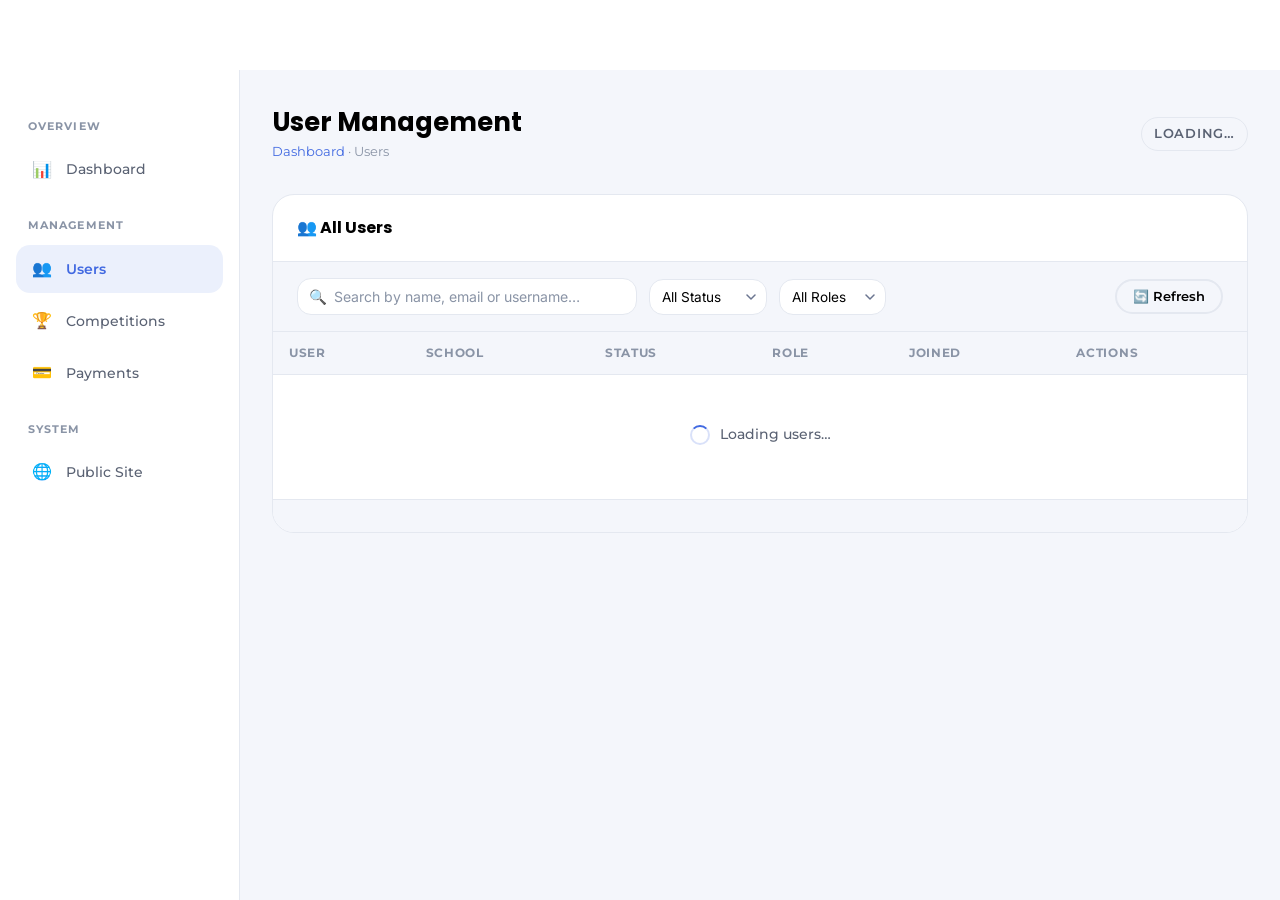
==== pages/admin/users.html @ 7f3d9334 "feat: Created the Public and Admin web pages Created the fromtend pages for the public and admin int" ====
<!DOCTYPE html>
<html lang="en">
<head>
  <meta charset="UTF-8" />
  <meta name="viewport" content="width=device-width, initial-scale=1.0" />
  <title>User Management — ETI Admin</title>
  <link rel="stylesheet" href="../../css/global.css" />
  <link rel="stylesheet" href="../../css/admin/admin.global.css" />
</head>
<body>
  <div id="navbar-mount"></div>

  <div class="page-wrapper">
    <div class="admin-page">

      <aside class="admin-sidebar">
        <div class="sidebar-section-label">Overview</div>
        <a href="./dashboard.html" class="sidebar-link"><span class="sl-icon">📊</span> Dashboard</a>
        <div class="sidebar-section-label">Management</div>
        <a href="./users.html" class="sidebar-link active"><span class="sl-icon">👥</span> Users</a>
        <a href="./competitions.html" class="sidebar-link"><span class="sl-icon">🏆</span> Competitions</a>
        <a href="./payments.html" class="sidebar-link"><span class="sl-icon">💳</span> Payments</a>
        <div class="sidebar-section-label">System</div>
        <a href="/pages/index.html" class="sidebar-link"><span class="sl-icon">🌐</span> Public Site</a>
      </aside>

      <main class="admin-main">
        <div class="admin-page-header">
          <div>
            <h1>User Management</h1>
            <div class="admin-breadcrumb"><a href="./dashboard.html">Dashboard</a> · Users</div>
          </div>
          <div class="flex gap-3">
            <span id="user-count" class="badge badge-gray" style="font-size:.8rem;padding:6px 12px;">Loading…</span>
          </div>
        </div>

        <!-- USERS TABLE -->
        <div class="admin-card">
          <div class="admin-card-header">
            <div class="admin-card-title">👥 All Users</div>
          </div>

          <!-- TOOLBAR -->
          <div class="table-toolbar">
            <div class="search-box">
              <span class="search-icon">🔍</span>
              <input type="text" id="user-search" placeholder="Search by name, email or username…" />
            </div>
            <select class="filter-select" id="filter-status">
              <option value="all">All Status</option>
              <option value="active">✅ Active</option>
              <option value="inactive">⏳ Inactive</option>
            </select>
            <select class="filter-select" id="filter-role">
              <option value="all">All Roles</option>
              <option value="admin">🔑 Admin</option>
              <option value="user">👤 User</option>
            </select>
            <button class="btn btn-ghost btn-sm" id="refresh-users-btn" style="margin-left:auto;">🔄 Refresh</button>
          </div>

          <!-- TABLE -->
          <div class="data-table-wrap" id="users-table-wrap">
            <table class="data-table" id="users-table">
              <thead>
                <tr>
                  <th>User</th>
                  <th>School</th>
                  <th>Status</th>
                  <th>Role</th>
                  <th>Joined</th>
                  <th>Actions</th>
                </tr>
              </thead>
              <tbody id="users-tbody">
                <tr class="table-loading-row">
                  <td colspan="6">
                    <div class="table-spinner">
                      <span class="spinner spinner-dark"></span> Loading users…
                    </div>
                  </td>
                </tr>
              </tbody>
            </table>
          </div>

          <div class="pagination-wrap" id="users-pagination"></div>
        </div>
      </main>
    </div>
  </div>

  <!-- EDIT USER MODAL -->
  <div class="modal-overlay" id="edit-modal">
    <div class="modal">
      <div class="modal-header">
        <h3 class="modal-title">✏️ Edit User</h3>
        <button class="modal-close" id="edit-modal-close">✕</button>
      </div>
      <form id="edit-user-form" novalidate>
        <input type="hidden" id="edit-user-id" />
        <div class="form-group modal-form-group">
          <label class="form-label">Username</label>
          <div class="input-wrapper"><span class="input-icon">👤</span>
            <input type="text" id="edit-username" class="form-input" />
          </div>
        </div>
        <div class="form-group modal-form-group">
          <label class="form-label">Email</label>
          <div class="input-wrapper"><span class="input-icon">✉️</span>
            <input type="email" id="edit-email" class="form-input" />
          </div>
          <span class="form-error" id="edit-email-err"></span>
        </div>
        <div class="form-group modal-form-group">
          <label class="form-label">Full Name</label>
          <div class="input-wrapper"><span class="input-icon">🪪</span>
            <input type="text" id="edit-fullname" class="form-input" />
          </div>
        </div>
        <div class="form-group modal-form-group">
          <label class="form-label">School / Institution</label>
          <div class="input-wrapper"><span class="input-icon">🏫</span>
            <input type="text" id="edit-school" class="form-input" />
          </div>
        </div>
        <div class="form-group modal-form-group">
          <label class="form-label">Phone</label>
          <div class="input-wrapper"><span class="input-icon">📱</span>
            <input type="tel" id="edit-phone" class="form-input" />
          </div>
        </div>
        <div class="divider"></div>
        <div class="flex gap-3">
          <button type="submit" class="btn btn-primary flex-1" id="edit-save-btn">💾 Save Changes</button>
          <button type="button" class="btn btn-ghost flex-1" id="edit-cancel-btn">Cancel</button>
        </div>
      </form>
    </div>
  </div>

  <!-- USER DETAIL MODAL -->
  <div class="modal-overlay" id="detail-modal">
    <div class="modal" style="max-width:520px;">
      <div class="modal-header">
        <h3 class="modal-title" id="detail-modal-title">User Details</h3>
        <button class="modal-close" id="detail-modal-close">✕</button>
      </div>
      <div id="detail-modal-body"></div>
    </div>
  </div>

  <div id="footer-mount"></div>
  <div id="toast-container" class="toast-container"></div>

  <script src="../../js/api.js"></script>
  <script src="../../js/components.js"></script>
  <script src="../../js/admin.api.js"></script>
  <script>
    if (!requireAdmin()) throw new Error('Admin access required');
    mountAdminLayout('users');

    let allUsers = [];
    let filteredUsers = [];
    let currentPage = 1;
    const PER_PAGE = 15;
    const currentAdminUser = AuthService.getUser();

    // ---- LOAD USERS ----
    async function loadUsers() {
      const tbody = document.getElementById('users-tbody');
      tbody.innerHTML = `<tr class="table-loading-row"><td colspan="6"><div class="table-spinner"><span class="spinner spinner-dark"></span> Loading users…</div></td></tr>`;

      try {
        const data = await AdminUserService.getAll();
        allUsers = data.users || [];
        document.getElementById('user-count').textContent = `${allUsers.length} total`;
        applyFilters();
      } catch (err) {
        tbody.innerHTML = `<tr class="table-empty-row"><td colspan="6">😕 Failed to load users. <button class="btn btn-outline btn-sm mt-2" onclick="loadUsers()">Retry</button></td></tr>`;
        Toast.error('Error', err.message || 'Could not load users.');
      }
    }

    // ---- FILTER & SEARCH ----
    function applyFilters() {
      const search = document.getElementById('user-search').value.toLowerCase().trim();
      const status = document.getElementById('filter-status').value;
      const role = document.getElementById('filter-role').value;

      filteredUsers = allUsers.filter(u => {
        const matchSearch = !search ||
          u.username?.toLowerCase().includes(search) ||
          u.email?.toLowerCase().includes(search) ||
          u.full_name?.toLowerCase().includes(search);
        const matchStatus = status === 'all' || (status === 'active' ? u.is_active : !u.is_active);
        const matchRole = role === 'all' || (role === 'admin' ? u.is_admin : !u.is_admin);
        return matchSearch && matchStatus && matchRole;
      });

      currentPage = 1;
      renderTable();
    }

    // ---- RENDER TABLE ----
    function renderTable() {
      const tbody = document.getElementById('users-tbody');
      const paginationEl = document.getElementById('users-pagination');

      if (!filteredUsers.length) {
        tbody.innerHTML = `<tr class="table-empty-row"><td colspan="6">😕 No users found matching your filters.</td></tr>`;
        paginationEl.innerHTML = '';
        return;
      }

      const { items, ...pagInfo } = paginate(filteredUsers, currentPage, PER_PAGE);

      tbody.innerHTML = items.map(u => `
        <tr data-id="${u.id}">
          <td>
            <div class="user-cell">
              <div class="user-avatar-sm">${(u.username || 'U').charAt(0).toUpperCase()}</div>
              <div>
                <div class="td-primary">${u.username}</div>
                <div class="td-sub">${u.email}</div>
              </div>
            </div>
          </td>
          <td class="td-sub">${u.school_name || <span style="color:var(--text-light)">—</span>}</td>
          <td>
            <span class="badge ${u.is_active ? 'badge-success' : 'badge-warning'}">
              ${u.is_active ? '✅ Active' : '⏳ Inactive'}
            </span>
          </td>
          <td>
            ${u.is_admin
              ? `<span class="badge badge-primary">🔑 Admin</span>`
              : `<span class="badge badge-gray">👤 User</span>`}
          </td>
          <td class="text-xs text-muted">${new Date(u.created_at).toLocaleDateString('en-NG', { day:'numeric', month:'short', year:'numeric' })}</td>
          <td>
            <div class="table-actions">
              <button class="action-btn" title="View details" data-action="view" data-id="${u.id}">👁</button>
              <button class="action-btn" title="Edit user" data-action="edit" data-id="${u.id}">✏️</button>
              ${u.is_active
                ? `<button class="action-btn" title="Deactivate" data-action="deactivate" data-id="${u.id}">🔒</button>`
                : `<button class="action-btn success" title="Activate" data-action="activate" data-id="${u.id}">🔓</button>`}
              ${u.is_admin
                ? `<button class="action-btn" title="Remove admin" data-action="remove-admin" data-id="${u.id}" ${u.id === currentAdminUser?.id ? 'disabled title="Cannot remove yourself"' : ''}>👤</button>`
                : `<button class="action-btn" title="Make admin" data-action="make-admin" data-id="${u.id}">🔑</button>`}
              <button class="action-btn danger" title="Delete user" data-action="delete" data-id="${u.id}">🗑</button>
            </div>
          </td>
        </tr>
      `).join('');

      renderPagination(paginationEl, pagInfo, (p) => { currentPage = p; renderTable(); });

      // Bind row actions
      tbody.querySelectorAll('[data-action]').forEach(btn => {
        btn.addEventListener('click', handleAction);
      });
    }

    // ---- ACTION HANDLER ----
    async function handleAction(e) {
      const btn = e.currentTarget;
      const action = btn.dataset.action;
      const id = btn.dataset.id;
      const user = allUsers.find(u => u.id === id);
      if (!user) return;

      switch (action) {
        case 'view': openDetailModal(user); break;
        case 'edit': openEditModal(user); break;
        case 'activate': await doPermission(id, 'activate', user.username); break;
        case 'deactivate': await doPermission(id, 'deactivate', user.username); break;
        case 'make-admin': await doPermission(id, 'make-admin', user.username); break;
        case 'remove-admin': await doPermission(id, 'remove-admin', user.username); break;
        case 'delete': await doDelete(id, user.username); break;
      }
    }

    // ---- PERMISSIONS ----
    async function doPermission(id, type, username) {
      const labels = {
        activate: { title: `Activate ${username}?`, msg: `This will activate ${username}'s account, giving them full access.`, confirm: '✅ Activate' },
        deactivate: { title: `Deactivate ${username}?`, msg: `This will deactivate ${username}'s account.`, confirm: '🔒 Deactivate', danger: true },
        'make-admin': { title: `Promote ${username} to Admin?`, msg: `${username} will get full admin access. This is a significant action.`, confirm: '🔑 Make Admin' },
        'remove-admin': { title: `Remove admin from ${username}?`, msg: `${username} will lose admin privileges.`, confirm: '👤 Remove Admin', danger: true },
      };
      const lbl = labels[type];
      const confirmed = await confirmAction({ title: lbl.title, message: lbl.msg, confirmText: lbl.confirm, danger: !!lbl.danger });
      if (!confirmed) return;

      try {
        const fnMap = { activate: AdminPermissionService.activate, deactivate: AdminPermissionService.deactivate, 'make-admin': AdminPermissionService.makeAdmin, 'remove-admin': AdminPermissionService.removeAdmin };
        const res = await fnMap[type](id);
        // Update local state
        const idx = allUsers.findIndex(u => u.id === id);
        if (idx >= 0 && res.user) allUsers[idx] = { ...allUsers[idx], ...res.user };
        Toast.success('Done', res.message || 'Action completed.');
        applyFilters();
      } catch (err) {
        Toast.error('Action failed', err.message || 'Could not complete this action.');
      }
    }

    // ---- DELETE ----
    async function doDelete(id, username) {
      const confirmed = await confirmAction({
        title: `Delete ${username}?`,
        message: `This will permanently delete the account for <strong>${username}</strong>. This cannot be undone.`,
        confirmText: '🗑 Delete Permanently',
        danger: true
      });
      if (!confirmed) return;

      try {
        await AdminUserService.delete(id);
        allUsers = allUsers.filter(u => u.id !== id);
        Toast.success('Deleted', `${username} has been removed.`);
        applyFilters();
      } catch (err) {
        Toast.error('Delete failed', err.message || 'Could not delete user.');
      }
    }

    // ---- VIEW DETAIL MODAL ----
    function openDetailModal(user) {
      document.getElementById('detail-modal-title').textContent = `👤 ${user.username}`;
      document.getElementById('detail-modal-body').innerHTML = `
        <div class="flex items-center gap-4 mb-6">
          <div class="user-avatar-sm" style="width:52px;height:52px;font-size:1.3rem;border-radius:12px;">${(user.username || 'U').charAt(0).toUpperCase()}</div>
          <div>
            <div style="font-family:'Poppins',sans-serif;font-weight:700;font-size:1.1rem;">${user.full_name || user.username}</div>
            <div style="color:var(--text-muted);font-size:.85rem;">@${user.username}</div>
            <div class="flex gap-2 mt-2">
              <span class="badge ${user.is_active ? 'badge-success' : 'badge-warning'}">${user.is_active ? 'Active' : 'Inactive'}</span>
              ${user.is_admin ? '<span class="badge badge-primary">Admin</span>' : ''}
            </div>
          </div>
        </div>
        <div style="display:flex;flex-direction:column;gap:0;">
          ${[
            ['Email', user.email],
            ['Phone', user.phone || '—'],
            ['School', user.school_name || '—'],
            ['Joined', new Date(user.created_at).toLocaleDateString('en-NG', { weekday:'short', year:'numeric', month:'long', day:'numeric' })],
          ].map(([k, v]) => `
            <div style="display:flex;justify-content:space-between;align-items:center;padding:12px 0;border-bottom:1px solid var(--border);font-size:.88rem;">
              <span style="font-family:'Montserrat',sans-serif;font-weight:600;font-size:.78rem;text-transform:uppercase;letter-spacing:.04em;color:var(--text-light);">${k}</span>
              <span style="color:var(--text);">${v}</span>
            </div>`).join('')}
        </div>
        <div class="flex gap-3 mt-6">
          <button class="btn btn-outline flex-1" onclick="openEditModal(allUsers.find(u=>u.id==='${user.id}'));closeModal('detail-modal')">✏️ Edit</button>
          <button class="btn btn-ghost flex-1" onclick="closeModal('detail-modal')">Close</button>
        </div>
      `;
      document.getElementById('detail-modal').classList.add('open');
    }

    // ---- EDIT MODAL ----
    function openEditModal(user) {
      document.getElementById('edit-user-id').value = user.id;
      document.getElementById('edit-username').value = user.username || '';
      document.getElementById('edit-email').value = user.email || '';
      document.getElementById('edit-fullname').value = user.full_name || '';
      document.getElementById('edit-school').value = user.school_name || '';
      document.getElementById('edit-phone').value = user.phone || '';
      document.getElementById('edit-modal').classList.add('open');
    }

    function closeModal(id) {
      document.getElementById(id).classList.remove('open');
    }

    document.getElementById('edit-modal-close').addEventListener('click', () => closeModal('edit-modal'));
    document.getElementById('edit-cancel-btn').addEventListener('click', () => closeModal('edit-modal'));
    document.getElementById('detail-modal-close').addEventListener('click', () => closeModal('detail-modal'));

    // Close on overlay click
    ['edit-modal', 'detail-modal'].forEach(id => {
      document.getElementById(id).addEventListener('click', (e) => {
        if (e.target.id === id) closeModal(id);
      });
    });

    // ---- EDIT FORM SUBMIT ----
    document.getElementById('edit-user-form').addEventListener('submit', async (e) => {
      e.preventDefault();
      const id = document.getElementById('edit-user-id').value;
      const emailInput = document.getElementById('edit-email');
      if (!validateField(emailInput, [Validators.required, Validators.email])) return;

      const payload = {
        username: document.getElementById('edit-username').value.trim(),
        email: emailInput.value.trim(),
        full_name: document.getElementById('edit-fullname').value.trim(),
        school_name: document.getElementById('edit-school').value.trim(),
        phone: document.getElementById('edit-phone').value.trim() || null,
      };

      const btn = document.getElementById('edit-save-btn');
      setButtonLoading(btn, true);

      try {
        const res = await AdminUserService.update(id, payload);
        const idx = allUsers.findIndex(u => u.id === id);
        if (idx >= 0 && res.user) allUsers[idx] = { ...allUsers[idx], ...res.user };
        Toast.success('Updated', res.message || 'User updated successfully.');
        closeModal('edit-modal');
        applyFilters();
      } catch (err) {
        Toast.error('Update failed', err.message || 'Could not update user.');
      } finally {
        setButtonLoading(btn, false);
      }
    });

    // ---- FILTER EVENTS ----
    document.getElementById('user-search').addEventListener('input', applyFilters);
    document.getElementById('filter-status').addEventListener('change', applyFilters);
    document.getElementById('filter-role').addEventListener('change', applyFilters);
    document.getElementById('refresh-users-btn').addEventListener('click', loadUsers);

    // Pre-apply filter from URL param
    const urlFilter = new URLSearchParams(window.location.search).get('filter');
    if (urlFilter === 'inactive') {
      document.getElementById('filter-status').value = 'inactive';
    }

    loadUsers();
  </script>
</body>
</html>
---- css/global.css ----
/* =============================================
   ETI GLOBAL STYLES
   Elora Tech Institute — Public Frontend
============================================= */

@import url('https://fonts.googleapis.com/css2?family=Poppins:wght@400;600;700;800&family=Montserrat:wght@400;500;600&family=Inter:wght@300;400;500&display=swap');

/* ---- CSS VARIABLES ---- */
:root {
  --primary: #4169e1;
  --primary-hover: #3155c4;
  --secondary: #ffd700;
  --secondary-hover: #e6c200;
  --tertiary: #a0b7b8;
  --bg: #ffffff;
  --bg-soft: #f4f6fb;
  --bg-card: #ffffff;
  --text: #000000;
  --text-muted: #5a6273;
  --text-light: #8a94a6;
  --border: #e4e8f0;
  --border-focus: #4169e1;
  --shadow-sm: 0 2px 8px rgba(65, 105, 225, 0.08);
  --shadow-md: 0 6px 24px rgba(65, 105, 225, 0.12);
  --shadow-lg: 0 16px 48px rgba(65, 105, 225, 0.16);
  --radius-sm: 8px;
  --radius-md: 14px;
  --radius-lg: 22px;
  --radius-xl: 32px;
  --radius-full: 9999px;
  --transition: 0.22s cubic-bezier(0.4, 0, 0.2, 1);
  --nav-height: 70px;
  --max-width: 1140px;
}

[data-theme="dark"] {
  --primary: #668fff;
  --primary-hover: #7a9fff;
  --secondary: #e6c200;
  --secondary-hover: #ffd700;
  --tertiary: #b8d1d2;
  --bg: #121212;
  --bg-soft: #1a1d27;
  --bg-card: #1e2130;
  --text: #ffffff;
  --text-muted: #a0aabf;
  --text-light: #6b7590;
  --border: #2a2f45;
  --border-focus: #668fff;
  --shadow-sm: 0 2px 8px rgba(0,0,0,0.3);
  --shadow-md: 0 6px 24px rgba(0,0,0,0.35);
  --shadow-lg: 0 16px 48px rgba(0,0,0,0.4);
}

/* ---- RESET ---- */
*, *::before, *::after { box-sizing: border-box; margin: 0; padding: 0; }
html { scroll-behavior: smooth; font-size: 16px; }

body {
  font-family: 'Inter', sans-serif;
  background: var(--bg);
  color: var(--text);
  line-height: 1.6;
  min-height: 100vh;
  transition: background var(--transition), color var(--transition);
  -webkit-font-smoothing: antialiased;
}

img { max-width: 100%; display: block; }
a { text-decoration: none; color: inherit; }
button { cursor: pointer; border: none; background: none; font-family: inherit; }
input, textarea, select { font-family: inherit; }
ul { list-style: none; }

/* ---- TYPOGRAPHY ---- */
h1, h2, h3, h4, h5 {
  font-family: 'Poppins', sans-serif;
  font-weight: 700;
  line-height: 1.25;
  color: var(--text);
}
h1 { font-size: clamp(2rem, 5vw, 3.2rem); }
h2 { font-size: clamp(1.5rem, 3vw, 2.2rem); }
h3 { font-size: clamp(1.1rem, 2vw, 1.4rem); }
h4 { font-size: 1.1rem; }

.subheading, label, .label {
  font-family: 'Montserrat', sans-serif;
  font-weight: 500;
}

p, span, li { font-family: 'Inter', sans-serif; }

.text-muted { color: var(--text-muted); }
.text-light { color: var(--text-light); }
.text-primary { color: var(--primary); }
.text-secondary { color: var(--secondary); }
.text-center { text-align: center; }
.text-sm { font-size: 0.875rem; }
.text-xs { font-size: 0.75rem; }
.font-semibold { font-weight: 600; }
.font-bold { font-weight: 700; }

/* ---- LAYOUT ---- */
.container {
  max-width: var(--max-width);
  margin: 0 auto;
  padding: 0 24px;
}

.page-wrapper {
  padding-top: var(--nav-height);
  min-height: 100vh;
}

.section {
  padding: 80px 0;
}

.section-sm {
  padding: 48px 0;
}

/* ---- NAVBAR ---- */
.navbar {
  position: fixed;
  top: 0; left: 0; right: 0;
  height: var(--nav-height);
  background: var(--bg);
  border-bottom: 1px solid var(--border);
  z-index: 1000;
  transition: background var(--transition), box-shadow var(--transition);
}

.navbar.scrolled {
  box-shadow: var(--shadow-md);
}

.navbar-inner {
  display: flex;
  align-items: center;
  justify-content: space-between;
  height: 100%;
  gap: 24px;
}

.navbar-logo {
  display: flex;
  align-items: center;
  gap: 10px;
  font-family: 'Poppins', sans-serif;
  font-weight: 800;
  font-size: 1.3rem;
  color: var(--primary);
  flex-shrink: 0;
}

.navbar-logo .logo-badge {
  width: 36px; height: 36px;
  background: var(--primary);
  border-radius: var(--radius-sm);
  display: grid;
  place-items: center;
  color: #fff;
  font-size: 1rem;
  font-weight: 800;
  letter-spacing: -0.5px;
  position: relative;
  overflow: hidden;
}

.navbar-logo .logo-badge::after {
  content: '';
  position: absolute;
  bottom: -4px; right: -4px;
  width: 14px; height: 14px;
  background: var(--secondary);
  border-radius: 3px;
}

.navbar-nav {
  display: flex;
  align-items: center;
  gap: 4px;
}

.nav-link {
  font-family: 'Montserrat', sans-serif;
  font-weight: 500;
  font-size: 0.9rem;
  color: var(--text-muted);
  padding: 8px 14px;
  border-radius: var(--radius-sm);
  transition: color var(--transition), background var(--transition);
}

.nav-link:hover, .nav-link.active {
  color: var(--primary);
  background: rgba(65, 105, 225, 0.08);
}

.navbar-actions {
  display: flex;
  align-items: center;
  gap: 10px;
}

.theme-toggle {
  width: 38px; height: 38px;
  border-radius: var(--radius-full);
  border: 1.5px solid var(--border);
  background: var(--bg-soft);
  color: var(--text-muted);
  display: grid;
  place-items: center;
  font-size: 1rem;
  transition: all var(--transition);
}

.theme-toggle:hover {
  border-color: var(--primary);
  color: var(--primary);
}

.nav-hamburger {
  display: none;
  flex-direction: column;
  gap: 5px;
  width: 36px; height: 36px;
  align-items: center;
  justify-content: center;
  border-radius: var(--radius-sm);
  border: 1.5px solid var(--border);
  background: var(--bg-soft);
}

.nav-hamburger span {
  display: block;
  width: 18px; height: 2px;
  background: var(--text);
  border-radius: 2px;
  transition: all var(--transition);
}

/* ---- BUTTONS ---- */
.btn {
  display: inline-flex;
  align-items: center;
  justify-content: center;
  gap: 8px;
  font-family: 'Montserrat', sans-serif;
  font-weight: 600;
  font-size: 0.9rem;
  padding: 11px 24px;
  border-radius: var(--radius-full);
  transition: all var(--transition);
  position: relative;
  overflow: hidden;
  white-space: nowrap;
  border: 2px solid transparent;
  cursor: pointer;
  text-decoration: none;
}

.btn::after {
  content: '';
  position: absolute;
  inset: 0;
  background: rgba(255,255,255,0.12);
  opacity: 0;
  transition: opacity var(--transition);
}

.btn:hover::after { opacity: 1; }

.btn-primary {
  background: var(--primary);
  color: #fff;
  border-color: var(--primary);
  box-shadow: 0 4px 16px rgba(65,105,225,0.3);
}

.btn-primary:hover {
  background: var(--primary-hover);
  border-color: var(--primary-hover);
  box-shadow: 0 6px 24px rgba(65,105,225,0.4);
  transform: translateY(-1px);
}

.btn-secondary {
  background: var(--secondary);
  color: #1a1a1a;
  border-color: var(--secondary);
  box-shadow: 0 4px 16px rgba(255,215,0,0.3);
}

.btn-secondary:hover {
  background: var(--secondary-hover);
  border-color: var(--secondary-hover);
  transform: translateY(-1px);
}

.btn-outline {
  background: transparent;
  color: var(--primary);
  border-color: var(--primary);
}

.btn-outline:hover {
  background: rgba(65,105,225,0.08);
}

.btn-ghost {
  background: var(--bg-soft);
  color: var(--text);
  border-color: var(--border);
}

.btn-ghost:hover {
  border-color: var(--primary);
  color: var(--primary);
}

.btn-sm {
  font-size: 0.8rem;
  padding: 8px 16px;
}

.btn-lg {
  font-size: 1rem;
  padding: 14px 32px;
}

.btn-block { width: 100%; }

.btn:disabled {
  opacity: 0.55;
  cursor: not-allowed;
  transform: none !important;
  box-shadow: none !important;
}

.btn-loading .btn-text { opacity: 0.6; }

/* ---- CARDS ---- */
.card {
  background: var(--bg-card);
  border: 1.5px solid var(--border);
  border-radius: var(--radius-lg);
  padding: 28px;
  transition: box-shadow var(--transition), border-color var(--transition), transform var(--transition);
  position: relative;
  overflow: hidden;
}

.card:hover {
  box-shadow: var(--shadow-md);
  border-color: var(--primary);
}

.card-hover:hover {
  transform: translateY(-4px);
}

.card-selected {
  border-color: var(--primary) !important;
  box-shadow: 0 0 0 3px rgba(65,105,225,0.15), var(--shadow-md) !important;
}

.card-selected::before {
  content: '✓';
  position: absolute;
  top: 14px; right: 14px;
  width: 26px; height: 26px;
  background: var(--primary);
  color: #fff;
  border-radius: var(--radius-full);
  display: grid;
  place-items: center;
  font-size: 0.75rem;
  font-weight: 700;
}

/* ---- FORMS ---- */
.form-group {
  display: flex;
  flex-direction: column;
  gap: 6px;
  margin-bottom: 20px;
}

.form-label {
  font-family: 'Montserrat', sans-serif;
  font-weight: 600;
  font-size: 0.82rem;
  color: var(--text-muted);
  text-transform: uppercase;
  letter-spacing: 0.04em;
}

.form-input {
  width: 100%;
  padding: 12px 16px;
  background: var(--bg-soft);
  border: 1.5px solid var(--border);
  border-radius: var(--radius-md);
  color: var(--text);
  font-size: 0.95rem;
  transition: border-color var(--transition), box-shadow var(--transition), background var(--transition);
  outline: none;
  appearance: none;
}

.form-input:focus {
  border-color: var(--border-focus);
  box-shadow: 0 0 0 3px rgba(65,105,225,0.12);
  background: var(--bg-card);
}

.form-input::placeholder { color: var(--text-light); }
.form-input.error { border-color: #e05252; }
.form-hint { font-size: 0.8rem; color: var(--text-light); }
.form-error { font-size: 0.8rem; color: #e05252; display: none; }
.form-error.visible { display: block; }

.input-wrapper {
  position: relative;
}

.input-icon {
  position: absolute;
  left: 14px; top: 50%;
  transform: translateY(-50%);
  color: var(--text-light);
  font-size: 1rem;
  pointer-events: none;
}

.input-icon ~ .form-input { padding-left: 42px; }

.input-action {
  position: absolute;
  right: 12px; top: 50%;
  transform: translateY(-50%);
  color: var(--text-light);
  font-size: 1rem;
  cursor: pointer;
  padding: 4px;
  border-radius: 4px;
  transition: color var(--transition);
}
.input-action:hover { color: var(--primary); }

/* ---- BADGES ---- */
.badge {
  display: inline-flex;
  align-items: center;
  gap: 5px;
  font-family: 'Montserrat', sans-serif;
  font-weight: 600;
  font-size: 0.72rem;
  text-transform: uppercase;
  letter-spacing: 0.06em;
  padding: 4px 10px;
  border-radius: var(--radius-full);
}

.badge-primary { background: rgba(65,105,225,0.12); color: var(--primary); }
.badge-success { background: rgba(34,197,94,0.12); color: #16a34a; }
.badge-warning { background: rgba(255,215,0,0.18); color: #a07800; }
.badge-danger { background: rgba(224,82,82,0.12); color: #e05252; }
.badge-gray { background: var(--bg-soft); color: var(--text-muted); border: 1px solid var(--border); }

[data-theme="dark"] .badge-success { color: #4ade80; }
[data-theme="dark"] .badge-warning { color: var(--secondary); }

/* ---- ALERTS / TOASTS ---- */
.toast-container {
  position: fixed;
  top: 80px; right: 20px;
  z-index: 9999;
  display: flex;
  flex-direction: column;
  gap: 10px;
  pointer-events: none;
}

.toast {
  display: flex;
  align-items: flex-start;
  gap: 12px;
  background: var(--bg-card);
  border: 1.5px solid var(--border);
  border-radius: var(--radius-md);
  padding: 14px 18px;
  box-shadow: var(--shadow-lg);
  max-width: 360px;
  pointer-events: all;
  animation: slideInRight 0.3s cubic-bezier(0.34, 1.56, 0.64, 1);
  transition: opacity 0.3s ease, transform 0.3s ease;
}

.toast.toast-success { border-left: 4px solid #16a34a; }
.toast.toast-error { border-left: 4px solid #e05252; }
.toast.toast-warning { border-left: 4px solid var(--secondary); }
.toast.toast-info { border-left: 4px solid var(--primary); }

.toast-icon { font-size: 1.1rem; flex-shrink: 0; margin-top: 1px; }
.toast-body { flex: 1; }
.toast-title { font-family: 'Montserrat', sans-serif; font-weight: 600; font-size: 0.88rem; margin-bottom: 2px; }
.toast-msg { font-size: 0.82rem; color: var(--text-muted); }
.toast-close { color: var(--text-light); font-size: 0.8rem; cursor: pointer; padding: 2px; flex-shrink: 0; }
.toast-close:hover { color: var(--text); }

.toast.fade-out { opacity: 0; transform: translateX(40px); pointer-events: none; }

@keyframes slideInRight {
  from { opacity: 0; transform: translateX(40px); }
  to { opacity: 1; transform: translateX(0); }
}

/* ---- LOADING SPINNER ---- */
.spinner {
  width: 20px; height: 20px;
  border: 2.5px solid rgba(255,255,255,0.3);
  border-top-color: #fff;
  border-radius: 50%;
  animation: spin 0.7s linear infinite;
  flex-shrink: 0;
}

.spinner-dark {
  border-color: rgba(65,105,225,0.2);
  border-top-color: var(--primary);
}

@keyframes spin { to { transform: rotate(360deg); } }

.page-loader {
  position: fixed;
  inset: 0;
  background: var(--bg);
  display: grid;
  place-items: center;
  z-index: 9999;
  transition: opacity 0.4s;
}

.page-loader.hidden { opacity: 0; pointer-events: none; }

.pulse-logo {
  display: flex;
  flex-direction: column;
  align-items: center;
  gap: 16px;
  animation: pulse 1.5s ease-in-out infinite;
}

@keyframes pulse {
  0%, 100% { opacity: 1; transform: scale(1); }
  50% { opacity: 0.7; transform: scale(0.97); }
}

/* ---- EMPTY STATE ---- */
.empty-state {
  display: flex;
  flex-direction: column;
  align-items: center;
  justify-content: center;
  text-align: center;
  padding: 64px 32px;
  gap: 12px;
}

.empty-state .empty-icon { font-size: 3rem; opacity: 0.6; margin-bottom: 8px; }
.empty-state h3 { font-size: 1.1rem; color: var(--text-muted); }
.empty-state p { font-size: 0.88rem; color: var(--text-light); max-width: 300px; }

/* ---- DIVIDER ---- */
.divider {
  height: 1px;
  background: var(--border);
  margin: 24px 0;
}

.divider-text {
  display: flex;
  align-items: center;
  gap: 12px;
  color: var(--text-light);
  font-size: 0.82rem;
}
.divider-text::before, .divider-text::after {
  content: '';
  flex: 1;
  height: 1px;
  background: var(--border);
}

/* ---- FOOTER ---- */
.footer {
  background: var(--bg-soft);
  border-top: 1px solid var(--border);
  padding: 48px 0 28px;
  margin-top: auto;
}

.footer-grid {
  display: grid;
  grid-template-columns: 2fr 1fr 1fr;
  gap: 48px;
  margin-bottom: 40px;
}

.footer-brand .footer-logo {
  display: flex;
  align-items: center;
  gap: 10px;
  font-family: 'Poppins', sans-serif;
  font-weight: 800;
  font-size: 1.2rem;
  color: var(--primary);
  margin-bottom: 12px;
}

.footer-tagline {
  font-size: 0.88rem;
  color: var(--text-muted);
  line-height: 1.6;
  max-width: 280px;
}

.footer-heading {
  font-family: 'Montserrat', sans-serif;
  font-weight: 700;
  font-size: 0.8rem;
  text-transform: uppercase;
  letter-spacing: 0.08em;
  color: var(--text-light);
  margin-bottom: 14px;
}

.footer-links { display: flex; flex-direction: column; gap: 10px; }
.footer-links a {
  font-size: 0.88rem;
  color: var(--text-muted);
  transition: color var(--transition);
}
.footer-links a:hover { color: var(--primary); }

.footer-social {
  display: flex;
  gap: 10px;
  margin-top: 16px;
}

.social-btn {
  width: 36px; height: 36px;
  border-radius: var(--radius-sm);
  background: var(--bg-card);
  border: 1.5px solid var(--border);
  display: grid;
  place-items: center;
  font-size: 0.9rem;
  color: var(--text-muted);
  transition: all var(--transition);
}
.social-btn:hover { border-color: var(--primary); color: var(--primary); transform: translateY(-2px); }

.footer-bottom {
  display: flex;
  align-items: center;
  justify-content: space-between;
  padding-top: 24px;
  border-top: 1px solid var(--border);
  font-size: 0.82rem;
  color: var(--text-light);
  gap: 16px;
  flex-wrap: wrap;
}

.footer-accent-line {
  height: 3px;
  background: linear-gradient(90deg, var(--primary), var(--secondary), var(--tertiary));
  border-radius: 3px;
  margin-bottom: 40px;
  opacity: 0.5;
}

/* ---- CIRCUIT DECORATION ---- */
.circuit-deco {
  position: absolute;
  opacity: 0.06;
  pointer-events: none;
}

/* ---- UTILITY ---- */
.flex { display: flex; }
.flex-col { flex-direction: column; }
.items-center { align-items: center; }
.justify-between { justify-content: space-between; }
.justify-center { justify-content: center; }
.gap-2 { gap: 8px; }
.gap-3 { gap: 12px; }
.gap-4 { gap: 16px; }
.gap-6 { gap: 24px; }
.w-full { width: 100%; }
.mt-1 { margin-top: 4px; }
.mt-2 { margin-top: 8px; }
.mt-3 { margin-top: 12px; }
.mt-4 { margin-top: 16px; }
.mt-6 { margin-top: 24px; }
.mb-2 { margin-bottom: 8px; }
.mb-4 { margin-bottom: 16px; }
.mb-6 { margin-bottom: 24px; }
.mb-8 { margin-bottom: 32px; }
.hidden { display: none !important; }
.sr-only { position: absolute; width: 1px; height: 1px; overflow: hidden; clip: rect(0,0,0,0); }

/* ---- MODAL ---- */
.modal-overlay {
  position: fixed;
  inset: 0;
  background: rgba(0,0,0,0.45);
  backdrop-filter: blur(4px);
  z-index: 5000;
  display: grid;
  place-items: center;
  padding: 20px;
  opacity: 0;
  pointer-events: none;
  transition: opacity 0.25s ease;
}

.modal-overlay.open {
  opacity: 1;
  pointer-events: all;
}

.modal {
  background: var(--bg-card);
  border: 1.5px solid var(--border);
  border-radius: var(--radius-xl);
  padding: 36px;
  max-width: 500px;
  width: 100%;
  box-shadow: var(--shadow-lg);
  transform: translateY(24px) scale(0.97);
  transition: transform 0.3s cubic-bezier(0.34, 1.56, 0.64, 1);
  max-height: 90vh;
  overflow-y: auto;
}

.modal-overlay.open .modal {
  transform: translateY(0) scale(1);
}

.modal-header {
  display: flex;
  align-items: flex-start;
  justify-content: space-between;
  gap: 16px;
  margin-bottom: 24px;
}

.modal-title {
  font-family: 'Poppins', sans-serif;
  font-weight: 700;
  font-size: 1.3rem;
}

.modal-close {
  width: 32px; height: 32px;
  border-radius: var(--radius-sm);
  border: 1.5px solid var(--border);
  background: var(--bg-soft);
  color: var(--text-muted);
  display: grid;
  place-items: center;
  font-size: 1rem;
  transition: all var(--transition);
  flex-shrink: 0;
}
.modal-close:hover { border-color: var(--primary); color: var(--primary); }

/* ---- SECTION HEADER ---- */
.section-header {
  margin-bottom: 48px;
}

.section-eyebrow {
  font-family: 'Montserrat', sans-serif;
  font-weight: 700;
  font-size: 0.78rem;
  text-transform: uppercase;
  letter-spacing: 0.1em;
  color: var(--primary);
  display: flex;
  align-items: center;
  gap: 8px;
  margin-bottom: 12px;
}

.section-eyebrow::before {
  content: '';
  display: block;
  width: 24px; height: 3px;
  background: var(--secondary);
  border-radius: 3px;
}

/* ---- RESPONSIVE ---- */
@media (max-width: 768px) {
  :root { --nav-height: 60px; }

  .navbar-nav { display: none; }
  .nav-hamburger { display: flex; }

  .navbar-nav.mobile-open {
    display: flex;
    flex-direction: column;
    position: absolute;
    top: 100%;
    left: 0; right: 0;
    background: var(--bg-card);
    border-bottom: 1px solid var(--border);
    padding: 16px;
    gap: 4px;
    box-shadow: var(--shadow-md);
  }

  .footer-grid {
    grid-template-columns: 1fr;
    gap: 32px;
  }

  .section { padding: 56px 0; }

  .toast-container { left: 16px; right: 16px; top: 70px; }
  .toast { max-width: 100%; }
}

@media (max-width: 480px) {
  .container { padding: 0 16px; }
  .card { padding: 20px; }
  .modal { padding: 24px; }
}
---- css/admin/admin.global.css ----
/* =============================================
   ETI ADMIN PANEL — GLOBAL STYLES
   admin.global.css
============================================= */

/* ---- ADMIN NAVBAR OVERRIDES ---- */
.admin-navbar {
  border-bottom-color: var(--border);
  background: var(--bg);
}

.admin-badge {
  background: #e05252 !important;
}

.admin-tag {
  font-size: 0.65rem;
  font-weight: 700;
  text-transform: uppercase;
  letter-spacing: 0.08em;
  background: rgba(224,82,82,0.12);
  color: #e05252;
  padding: 2px 7px;
  border-radius: var(--radius-full);
  margin-left: 4px;
  font-family: 'Montserrat', sans-serif;
  vertical-align: middle;
}

.admin-user-pill {
  display: flex;
  align-items: center;
  gap: 6px;
  background: rgba(34,197,94,0.08);
  border: 1px solid rgba(34,197,94,0.2);
  padding: 5px 12px;
  border-radius: var(--radius-full);
}

.aup-dot {
  width: 7px; height: 7px;
  background: #16a34a;
  border-radius: 50%;
  flex-shrink: 0;
  animation: blink 2s ease-in-out infinite;
}

@keyframes blink {
  0%, 100% { opacity: 1; }
  50% { opacity: 0.3; }
}

/* ---- ADMIN LAYOUT ---- */
.admin-page {
  display: flex;
  min-height: calc(100vh - var(--nav-height));
}

.admin-sidebar {
  width: 240px;
  flex-shrink: 0;
  background: var(--bg-card);
  border-right: 1px solid var(--border);
  padding: 28px 16px;
  position: sticky;
  top: var(--nav-height);
  height: calc(100vh - var(--nav-height));
  overflow-y: auto;
  display: flex;
  flex-direction: column;
  gap: 4px;
}

.sidebar-section-label {
  font-family: 'Montserrat', sans-serif;
  font-weight: 700;
  font-size: 0.68rem;
  text-transform: uppercase;
  letter-spacing: 0.1em;
  color: var(--text-light);
  padding: 12px 12px 6px;
  margin-top: 8px;
}

.sidebar-link {
  display: flex;
  align-items: center;
  gap: 10px;
  padding: 10px 12px;
  border-radius: var(--radius-md);
  font-family: 'Montserrat', sans-serif;
  font-weight: 500;
  font-size: 0.88rem;
  color: var(--text-muted);
  transition: all var(--transition);
  text-decoration: none;
}

.sidebar-link:hover {
  background: var(--bg-soft);
  color: var(--text);
}

.sidebar-link.active {
  background: rgba(65,105,225,0.1);
  color: var(--primary);
  font-weight: 600;
}

.sidebar-link .sl-icon {
  width: 28px; height: 28px;
  display: grid;
  place-items: center;
  font-size: 1rem;
  flex-shrink: 0;
}

.sidebar-badge {
  margin-left: auto;
  background: var(--primary);
  color: #fff;
  font-size: 0.68rem;
  font-weight: 700;
  padding: 2px 7px;
  border-radius: var(--radius-full);
  min-width: 20px;
  text-align: center;
}

.sidebar-badge.danger { background: #e05252; }
.sidebar-badge.warning { background: var(--secondary); color: #1a1a1a; }

.admin-main {
  flex: 1;
  min-width: 0;
  padding: 36px 32px;
  background: var(--bg-soft);
}

/* ---- ADMIN PAGE HEADER ---- */
.admin-page-header {
  display: flex;
  align-items: center;
  justify-content: space-between;
  gap: 16px;
  margin-bottom: 32px;
  flex-wrap: wrap;
}

.admin-page-header h1 {
  font-size: 1.6rem;
  margin-bottom: 4px;
}

.admin-breadcrumb {
  font-size: 0.8rem;
  color: var(--text-light);
  font-family: 'Montserrat', sans-serif;
}

.admin-breadcrumb a { color: var(--primary); text-decoration: none; }
.admin-breadcrumb a:hover { text-decoration: underline; }

/* ---- STATS GRID ---- */
.admin-stats-grid {
  display: grid;
  grid-template-columns: repeat(4, 1fr);
  gap: 20px;
  margin-bottom: 32px;
}

.admin-stat-card {
  background: var(--bg-card);
  border: 1.5px solid var(--border);
  border-radius: var(--radius-lg);
  padding: 22px 20px;
  position: relative;
  overflow: hidden;
  transition: box-shadow var(--transition);
}

.admin-stat-card:hover { box-shadow: var(--shadow-sm); }

.admin-stat-card::before {
  content: '';
  position: absolute;
  top: 0; left: 0; right: 0;
  height: 3px;
}

.asc-blue::before { background: var(--primary); }
.asc-green::before { background: #16a34a; }
.asc-yellow::before { background: var(--secondary); }
.asc-red::before { background: #e05252; }

.asc-top {
  display: flex;
  align-items: center;
  justify-content: space-between;
  margin-bottom: 14px;
}

.asc-icon {
  width: 40px; height: 40px;
  border-radius: var(--radius-md);
  display: grid;
  place-items: center;
  font-size: 1.2rem;
}

.asc-blue .asc-icon { background: rgba(65,105,225,0.1); }
.asc-green .asc-icon { background: rgba(34,197,94,0.1); }
.asc-yellow .asc-icon { background: rgba(255,215,0,0.12); }
.asc-red .asc-icon { background: rgba(224,82,82,0.1); }

.asc-trend {
  font-size: 0.72rem;
  font-family: 'Montserrat', sans-serif;
  font-weight: 600;
  padding: 3px 8px;
  border-radius: var(--radius-full);
}

.trend-up { background: rgba(34,197,94,0.1); color: #16a34a; }
.trend-down { background: rgba(224,82,82,0.1); color: #e05252; }

.asc-val {
  font-family: 'Poppins', sans-serif;
  font-weight: 800;
  font-size: 2rem;
  line-height: 1;
  margin-bottom: 4px;
}

.asc-lbl {
  font-family: 'Montserrat', sans-serif;
  font-weight: 500;
  font-size: 0.78rem;
  color: var(--text-light);
  text-transform: uppercase;
  letter-spacing: 0.04em;
}

/* ---- DATA TABLE ---- */
.admin-card {
  background: var(--bg-card);
  border: 1.5px solid var(--border);
  border-radius: var(--radius-lg);
  overflow: hidden;
}

.admin-card-header {
  display: flex;
  align-items: center;
  justify-content: space-between;
  gap: 16px;
  padding: 20px 24px;
  border-bottom: 1px solid var(--border);
  flex-wrap: wrap;
}

.admin-card-title {
  font-family: 'Poppins', sans-serif;
  font-weight: 700;
  font-size: 1rem;
  display: flex;
  align-items: center;
  gap: 8px;
}

.admin-card-actions {
  display: flex;
  align-items: center;
  gap: 10px;
  flex-wrap: wrap;
}

/* ---- SEARCH & FILTER BAR ---- */
.table-toolbar {
  display: flex;
  align-items: center;
  gap: 12px;
  padding: 16px 24px;
  border-bottom: 1px solid var(--border);
  flex-wrap: wrap;
  background: var(--bg-soft);
}

.search-box {
  position: relative;
  flex: 1;
  min-width: 200px;
  max-width: 340px;
}

.search-box .search-icon {
  position: absolute;
  left: 12px; top: 50%;
  transform: translateY(-50%);
  font-size: 0.9rem;
  color: var(--text-light);
  pointer-events: none;
}

.search-box input {
  width: 100%;
  padding: 9px 12px 9px 36px;
  background: var(--bg-card);
  border: 1.5px solid var(--border);
  border-radius: var(--radius-md);
  font-size: 0.88rem;
  color: var(--text);
  outline: none;
  transition: border-color var(--transition);
  font-family: 'Inter', sans-serif;
}

.search-box input:focus {
  border-color: var(--border-focus);
  box-shadow: 0 0 0 3px rgba(65,105,225,0.1);
}

.search-box input::placeholder { color: var(--text-light); }

.filter-select {
  padding: 9px 32px 9px 12px;
  background: var(--bg-card);
  border: 1.5px solid var(--border);
  border-radius: var(--radius-md);
  font-size: 0.85rem;
  color: var(--text);
  outline: none;
  cursor: pointer;
  appearance: none;
  background-image: url("data:image/svg+xml,%3Csvg width='10' height='6' viewBox='0 0 10 6' fill='none' xmlns='http://www.w3.org/2000/svg'%3E%3Cpath d='M1 1l4 4 4-4' stroke='%236b7590' stroke-width='1.5' stroke-linecap='round' stroke-linejoin='round'/%3E%3C/svg%3E");
  background-repeat: no-repeat;
  background-position: right 10px center;
  font-family: 'Inter', sans-serif;
  transition: border-color var(--transition);
}

.filter-select:focus { border-color: var(--border-focus); }

/* ---- TABLE ---- */
.data-table-wrap {
  overflow-x: auto;
  -webkit-overflow-scrolling: touch;
}

.data-table {
  width: 100%;
  border-collapse: collapse;
  font-size: 0.875rem;
}

.data-table thead {
  background: var(--bg-soft);
  border-bottom: 1px solid var(--border);
}

.data-table th {
  font-family: 'Montserrat', sans-serif;
  font-weight: 700;
  font-size: 0.72rem;
  text-transform: uppercase;
  letter-spacing: 0.06em;
  color: var(--text-light);
  padding: 12px 16px;
  text-align: left;
  white-space: nowrap;
  cursor: default;
}

.data-table th.sortable { cursor: pointer; user-select: none; }
.data-table th.sortable:hover { color: var(--primary); }

.data-table tbody tr {
  border-bottom: 1px solid var(--border);
  transition: background var(--transition);
}

.data-table tbody tr:last-child { border-bottom: none; }
.data-table tbody tr:hover { background: var(--bg-soft); }

.data-table td {
  padding: 14px 16px;
  vertical-align: middle;
  color: var(--text);
}

.td-primary {
  font-family: 'Montserrat', sans-serif;
  font-weight: 600;
  font-size: 0.88rem;
}

.td-sub {
  font-size: 0.78rem;
  color: var(--text-light);
  margin-top: 2px;
}

.td-mono {
  font-family: 'Courier New', monospace;
  font-size: 0.8rem;
  color: var(--text-muted);
}

/* ---- USER AVATAR (table) ---- */
.user-cell {
  display: flex;
  align-items: center;
  gap: 10px;
}

.user-avatar-sm {
  width: 34px; height: 34px;
  border-radius: var(--radius-sm);
  background: linear-gradient(135deg, var(--primary), #2a4fc4);
  display: grid;
  place-items: center;
  font-family: 'Poppins', sans-serif;
  font-weight: 700;
  font-size: 0.85rem;
  color: #fff;
  flex-shrink: 0;
}

/* ---- ACTION BUTTONS (table) ---- */
.table-actions {
  display: flex;
  align-items: center;
  gap: 6px;
}

.action-btn {
  width: 30px; height: 30px;
  border-radius: var(--radius-sm);
  border: 1.5px solid var(--border);
  background: var(--bg-soft);
  display: grid;
  place-items: center;
  font-size: 0.85rem;
  cursor: pointer;
  transition: all var(--transition);
  color: var(--text-muted);
}

.action-btn:hover { border-color: var(--primary); color: var(--primary); background: rgba(65,105,225,0.06); }
.action-btn.danger:hover { border-color: #e05252; color: #e05252; background: rgba(224,82,82,0.06); }
.action-btn.success:hover { border-color: #16a34a; color: #16a34a; background: rgba(34,197,94,0.06); }

/* ---- PAGINATION ---- */
.pagination-wrap {
  padding: 16px 24px;
  border-top: 1px solid var(--border);
  background: var(--bg-soft);
}

.pagination {
  display: flex;
  align-items: center;
  justify-content: space-between;
  gap: 12px;
  flex-wrap: wrap;
}

.pag-info {
  font-size: 0.82rem;
  color: var(--text-muted);
  font-family: 'Montserrat', sans-serif;
  font-weight: 500;
}

.pag-buttons {
  display: flex;
  align-items: center;
  gap: 4px;
}

.pag-btn {
  min-width: 32px; height: 32px;
  padding: 0 10px;
  border-radius: var(--radius-sm);
  border: 1.5px solid var(--border);
  background: var(--bg-card);
  font-family: 'Montserrat', sans-serif;
  font-weight: 600;
  font-size: 0.8rem;
  color: var(--text-muted);
  cursor: pointer;
  transition: all var(--transition);
  display: grid;
  place-items: center;
}

.pag-btn:hover:not([disabled]) { border-color: var(--primary); color: var(--primary); }
.pag-btn.active { background: var(--primary); border-color: var(--primary); color: #fff; }
.pag-btn[disabled] { opacity: 0.4; cursor: not-allowed; }
.pag-ellipsis { color: var(--text-light); font-size: 0.9rem; padding: 0 4px; }

/* ---- MODAL FORM (admin) ---- */
.modal-form-group { margin-bottom: 18px; }
.modal-form-group:last-of-type { margin-bottom: 0; }

/* ---- EMPTY / LOADING TABLE ---- */
.table-loading-row td,
.table-empty-row td {
  text-align: center;
  padding: 48px 24px;
  color: var(--text-muted);
  font-size: 0.9rem;
}

.table-spinner {
  display: inline-flex;
  align-items: center;
  gap: 10px;
  font-family: 'Montserrat', sans-serif;
  font-weight: 500;
}

/* ---- BTN DANGER ---- */
.btn-danger {
  background: #e05252;
  color: #fff;
  border-color: #e05252;
  box-shadow: 0 4px 16px rgba(224,82,82,0.25);
}

.btn-danger:hover {
  background: #c94040;
  border-color: #c94040;
  transform: translateY(-1px);
  box-shadow: 0 6px 20px rgba(224,82,82,0.35);
}

/* ---- ACCESS DENIED ---- */
.denied-page {
  min-height: 100vh;
  display: grid;
  place-items: center;
  text-align: center;
  padding: 32px;
  background: var(--bg);
}

.denied-icon { font-size: 4rem; margin-bottom: 16px; display: block; }

/* ---- RESPONSIVE ---- */
@media (max-width: 1024px) {
  .admin-stats-grid { grid-template-columns: repeat(2, 1fr); }
  .admin-sidebar { width: 200px; }
  .admin-main { padding: 24px 20px; }
}

@media (max-width: 768px) {
  .admin-page { flex-direction: column; }
  .admin-sidebar {
    width: 100%;
    height: auto;
    position: static;
    flex-direction: row;
    flex-wrap: wrap;
    padding: 12px;
    gap: 4px;
    border-right: none;
    border-bottom: 1px solid var(--border);
    overflow-x: auto;
  }
  .sidebar-section-label { display: none; }
  .sidebar-link { font-size: 0.8rem; padding: 8px 10px; }
  .admin-main { padding: 20px 16px; }
  .admin-stats-grid { grid-template-columns: repeat(2, 1fr); }
}

@media (max-width: 480px) {
  .admin-stats-grid { grid-template-columns: 1fr 1fr; }
  .table-toolbar { flex-direction: column; align-items: stretch; }
  .search-box { max-width: 100%; }
}
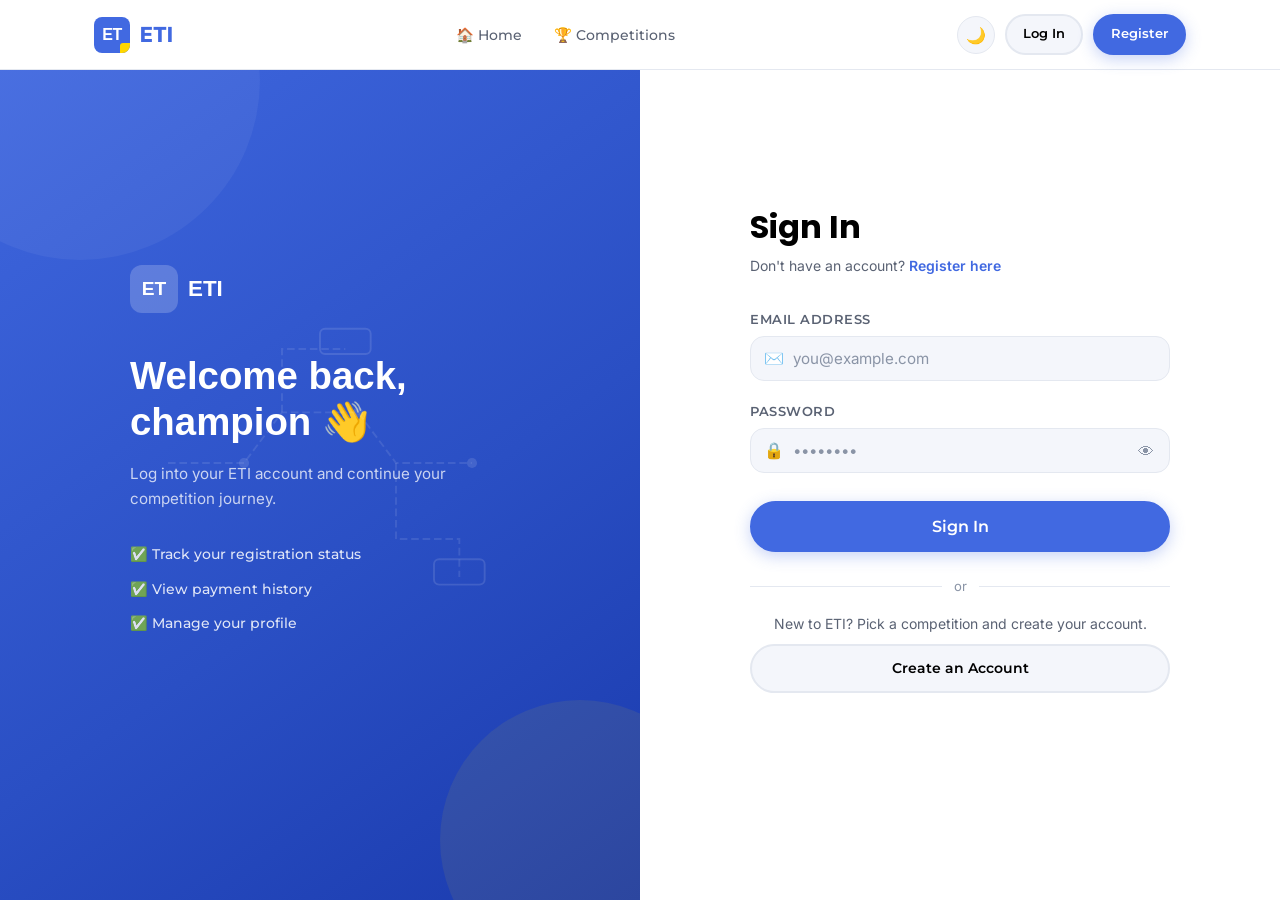
==== commit cc995dd5: "fix: Fixed bug that made the admin 'User Management' load indefinitely" ====
--- a/pages/admin/users.html
+++ b/pages/admin/users.html
@@ -227,7 +227,9 @@
               </div>
             </div>
           </td>
-          <td class="td-sub">${u.school_name || <span style="color:var(--text-light)">—</span>}</td>
+          <td class="td-sub">
+            ${u.school_name || '<span style="color:var(--text-light)">—</span>'}
+          </td>
           <td>
             <span class="badge ${u.is_active ? 'badge-success' : 'badge-warning'}">
               ${u.is_active ? '✅ Active' : '⏳ Inactive'}
